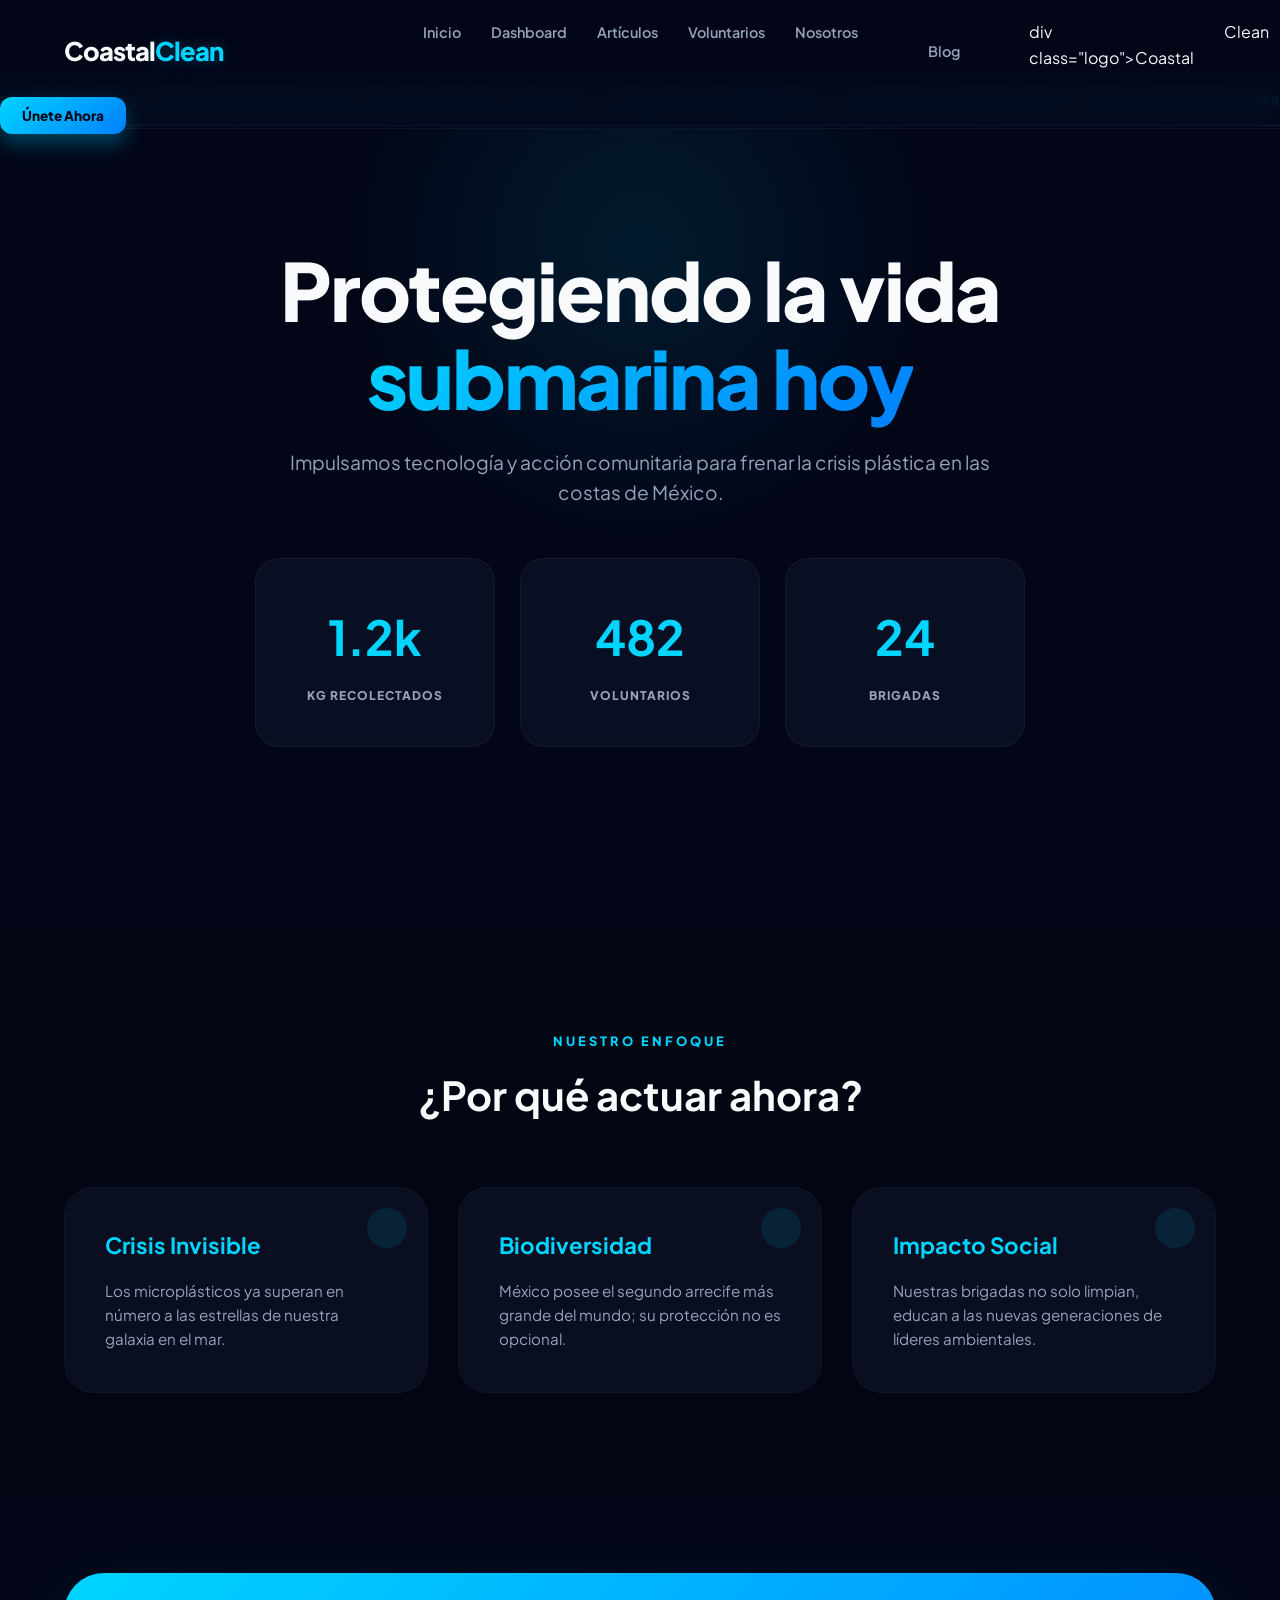
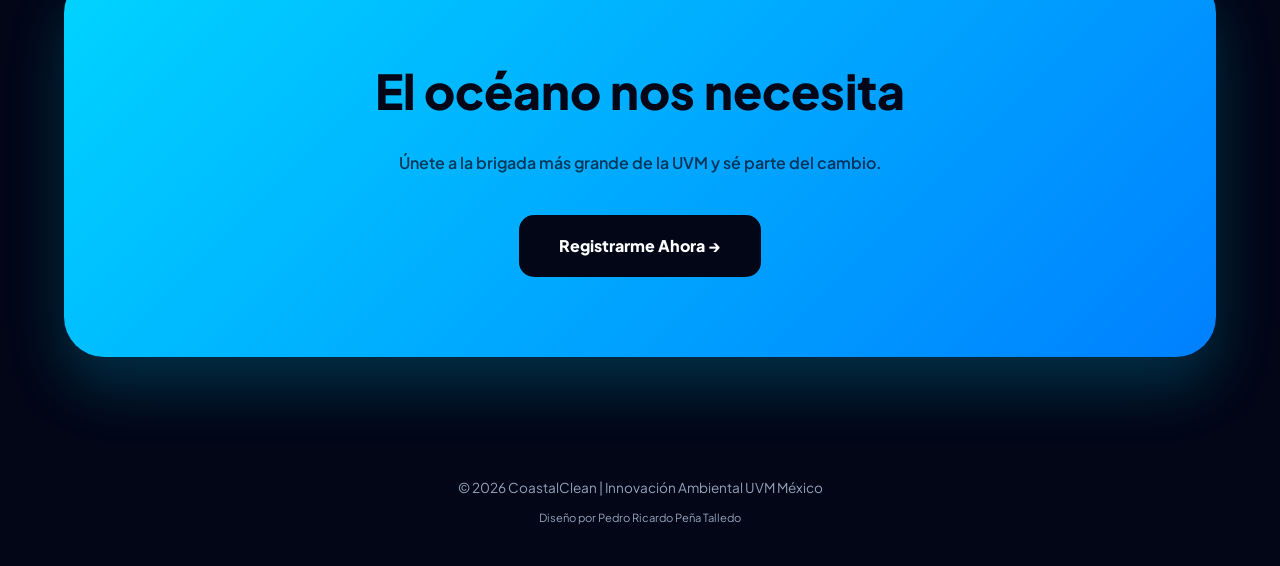
==== index.html @ 37a5376d "Update index.html" ====
<!DOCTYPE html>
<html lang="es">
<head>
    <meta charset="UTF-8">
    <meta name="viewport" content="width=device-width, initial-scale=1.0">
    <title>CoastalClean | Innovación para el Océano</title>
    <!-- Fuentes de Google -->
    <link href="https://fonts.googleapis.com/css2?family=Plus+Jakarta+Sans:wght@300;400;600;800&display=swap" rel="stylesheet">
    
    <style>
        :root {
            --bg-deep: #020617;
            --bg-card: rgba(15, 23, 42, 0.6);
            --accent: #00d4ff;
            --accent-glow: rgba(0, 212, 255, 0.3);
            --text-main: #f8fafc;
            --text-dim: #94a3b8;
            --gradient: linear-gradient(135deg, #00d4ff 0%, #0080ff 100%);
        }

        * { margin: 0; padding: 0; box-sizing: border-box; }

        body {
            background-color: var(--bg-deep);
            color: var(--text-main);
            font-family: 'Plus Jakarta Sans', sans-serif;
            line-height: 1.6;
            overflow-x: hidden;
        }

        /* --- NAVEGACIÓN --- */
        header {
            position: fixed;
            top: 0; width: 100%; z-index: 1000;
            background: rgba(2, 6, 23, 0.8);
            backdrop-filter: blur(15px);
            border-bottom: 1px solid rgba(255,255,255,0.05);
        }

        nav {
            display: flex; justify-content: space-between; align-items: center;
            padding: 1.2rem 5%; max-width: 1400px; margin: 0 auto;
        }

        .logo { font-size: 1.6rem; font-weight: 800; letter-spacing: -1px; }
        .logo span { color: var(--accent); text-shadow: 0 0 15px var(--accent-glow); }

        .nav-links { display: flex; list-style: none; gap: 30px; }
        .nav-links a { 
            color: var(--text-dim); text-decoration: none; 
            font-size: 0.9rem; font-weight: 600; transition: 0.3s;
        }
        .nav-links a:hover { color: var(--accent); }
        .nav-links a.active { color: var(--accent); }

        .btn-top {
            background: var(--gradient); color: var(--bg-deep);
            padding: 10px 22px; border-radius: 12px;
            text-decoration: none; font-weight: 800; font-size: 0.85rem;
            box-shadow: 0 10px 20px var(--accent-glow); transition: 0.3s;
        }
        .btn-top:hover { transform: translateY(-2px); box-shadow: 0 15px 25px var(--accent-glow); }

        /* --- MARQUEE MODERNO --- */
        .marquee-box {
            background: #0f172a; padding: 12px 0; margin-top: 75px;
            border-bottom: 1px solid var(--accent); overflow: hidden;
        }
        #marquee-wrap { white-space: nowrap; display: inline-block; color: var(--accent); font-weight: 700; font-size: 0.8rem; text-transform: uppercase; letter-spacing: 1px; }

        /* --- HERO SECTION --- */
        .hero {
            padding: 120px 5% 80px; text-align: center;
            position: relative; overflow: hidden;
        }

        .hero::before {
            content: ""; position: absolute; top: 0; left: 50%;
            width: 600px; height: 600px; background: radial-gradient(circle, rgba(0,212,255,0.1) 0%, transparent 70%);
            transform: translate(-50%, -30%); z-index: -1;
        }

        .hero h1 { 
            font-size: clamp(2.5rem, 8vw, 5rem); font-weight: 800; 
            line-height: 1.1; letter-spacing: -2px; margin-bottom: 25px;
        }
        .hero h1 span {
            background: var(--gradient); -webkit-background-clip: text; -webkit-text-fill-color: transparent;
        }

        .hero p { color: var(--text-dim); font-size: 1.2rem; max-width: 700px; margin: 0 auto 50px; }

        /* --- STATS CARDS --- */
        .stats-container {
            display: flex; justify-content: center; gap: 25px; flex-wrap: wrap; margin-bottom: 100px;
        }

        .stat-card {
            background: var(--bg-card); border: 1px solid rgba(255,255,255,0.05);
            padding: 40px; border-radius: 24px; min-width: 240px;
            transition: 0.4s cubic-bezier(0.175, 0.885, 0.32, 1.275);
            backdrop-filter: blur(10px);
        }

        .stat-card:hover { border-color: var(--accent); transform: translateY(-10px); background: rgba(0,212,255,0.03); }
        .stat-card strong { display: block; font-size: 3rem; color: var(--accent); margin-bottom: 5px; }
        .stat-card span { color: var(--text-dim); text-transform: uppercase; font-size: 0.75rem; font-weight: 800; letter-spacing: 1px; }

        /* --- SECCIÓN PROBLEMA --- */
        .problem { padding: 100px 5%; background: rgba(0,0,0,0.2); }
        .section-header { text-align: center; margin-bottom: 60px; }
        .section-header span { color: var(--accent); font-weight: 800; letter-spacing: 3px; font-size: 0.8rem; }
        .section-header h2 { font-size: 2.5rem; margin-top: 10px; }

        .problem-grid {
            display: grid; grid-template-columns: repeat(auto-fit, minmax(280px, 1fr));
            gap: 30px; max-width: 1200px; margin: 0 auto;
        }

        .p-card {
            background: var(--bg-card); padding: 40px; border-radius: 30px;
            border: 1px solid rgba(255,255,255,0.03); position: relative;
        }
        .p-card::after {
            content: ""; position: absolute; top: 20px; right: 20px;
            width: 40px; height: 40px; background: var(--accent); opacity: 0.1; border-radius: 50%;
        }
        .p-card h3 { color: var(--accent); margin-bottom: 15px; font-size: 1.4rem; }
        .p-card p { color: var(--text-dim); font-size: 0.95rem; }

        /* --- CALL TO ACTION --- */
        .cta-section { padding: 80px 5%; }
        .cta-box {
            background: var(--gradient); border-radius: 40px;
            padding: 80px 40px; text-align: center; position: relative; overflow: hidden;
            box-shadow: 0 30px 60px rgba(0,212,255,0.2);
        }
        .cta-box h2 { color: var(--bg-deep); font-size: 3rem; font-weight: 800; margin-bottom: 20px; }
        .cta-box p { color: rgba(2, 6, 23, 0.7); font-weight: 600; margin-bottom: 40px; }
        
        .btn-dark {
            background: var(--bg-deep); color: white;
            padding: 18px 40px; border-radius: 15px;
            text-decoration: none; font-weight: 800; transition: 0.3s;
            display: inline-block;
        }
        .btn-dark:hover { transform: scale(1.05); background: #000; }

        footer { padding: 40px; text-align: center; color: var(--text-dim); font-size: 0.85rem; }

        /* ANIMACIONES */
        [data-reveal] { opacity: 0; transform: translateY(30px); transition: 0.8s ease-out; }
        [data-reveal].active { opacity: 1; transform: translateY(0); }
    </style>
</head>
<body>

    <header>
        <nav>
            <div class="logo">Coastal<span>Clean</span></div>
            <ul class="nav-links">
                <li><a href="index.html"">Inicio</a></li>
                <li><a href="dashboard.html">Dashboard</a></li>
                <li><a href="articulos.html">Artículos</a></li>
                <li><a href="registro.html">Voluntarios</a></li>
                <li><a href="nosotros.html">Nosotros</a></li><nav>
                <li><a href="blog.html">Blog</a></li>
                </nav>div class="logo">Coastal<span>Clean</span></div>
        </ul>
    </nav>
            </ul>
            <a href="registro.html" class="btn-top">Únete Ahora</a>
        </nav>
    </header>

    <div class="marquee-box">
        <div id="marquee-wrap">
            • SALVEMOS EL OCÉANO JUNTOS • MÉXICO UNIDO POR EL MAR • PRÓXIMA LIMPIEZA: JUNIO 2026 • UVM MÉXICO COMPROMETIDA •
        </div>
    </div>

    <main>
        <section class="hero">
            <h1 data-reveal>Protegiendo la vida <br><span>submarina hoy</span></h1>
            <p data-reveal>Impulsamos tecnología y acción comunitaria para frenar la crisis plástica en las costas de México.</p>
            
            <div class="stats-container" data-reveal>
                <div class="stat-card">
                    <strong>1.2k</strong>
                    <span>Kg Recolectados</span>
                </div>
                <div class="stat-card">
                    <strong>482</strong>
                    <span>Voluntarios</span>
                </div>
                <div class="stat-card">
                    <strong>24</strong>
                    <span>Brigadas</span>
                </div>
            </div>
        </section>

        <section class="problem">
            <div class="section-header" data-reveal>
                <span>NUESTRO ENFOQUE</span>
                <h2>¿Por qué actuar ahora?</h2>
            </div>
            
            <div class="problem-grid">
                <div class="p-card" data-reveal>
                    <h3>Crisis Invisible</h3>
                    <p>Los microplásticos ya superan en número a las estrellas de nuestra galaxia en el mar.</p>
                </div>
                <div class="p-card" data-reveal>
                    <h3>Biodiversidad</h3>
                    <p>México posee el segundo arrecife más grande del mundo; su protección no es opcional.</p>
                </div>
                <div class="p-card" data-reveal>
                    <h3>Impacto Social</h3>
                    <p>Nuestras brigadas no solo limpian, educan a las nuevas generaciones de líderes ambientales.</p>
                </div>
            </div>
        </section>

        <section class="cta-section" data-reveal>
            <div class="cta-box">
                <h2>El océano nos necesita</h2>
                <p>Únete a la brigada más grande de la UVM y sé parte del cambio.</p>
                <a href="registro.html" class="btn-dark">Registrarme Ahora →</a>
            </div>
        </section>
    </main>

    <footer>
        <p>&copy; 2026 CoastalClean | Innovación Ambiental UVM México</p>
        <p style="margin-top: 10px; font-size: 0.7rem;">Diseño por Pedro Ricardo Peña Talledo</p>
    </footer>

    <script>
        // Lógica del Marquee
        const mq = document.getElementById('marquee-wrap');
        mq.innerHTML += " " + mq.innerHTML;
        let x = 0;
        function move() {
            x -= 1.2;
            if (Math.abs(x) >= mq.scrollWidth / 2) x = 0;
            mq.style.transform = `translateX(${x}px)`;
            requestAnimationFrame(move);
        }
        move();

        // Lógica de Revelado al Scroll
        const observer = new IntersectionObserver((entries) => {
            entries.forEach(entry => {
                if (entry.isIntersecting) entry.target.classList.add('active');
            });
        }, { threshold: 0.1 });

        document.querySelectorAll('[data-reveal]').forEach(el => observer.observe(el));
    </script>
</body>
</html>
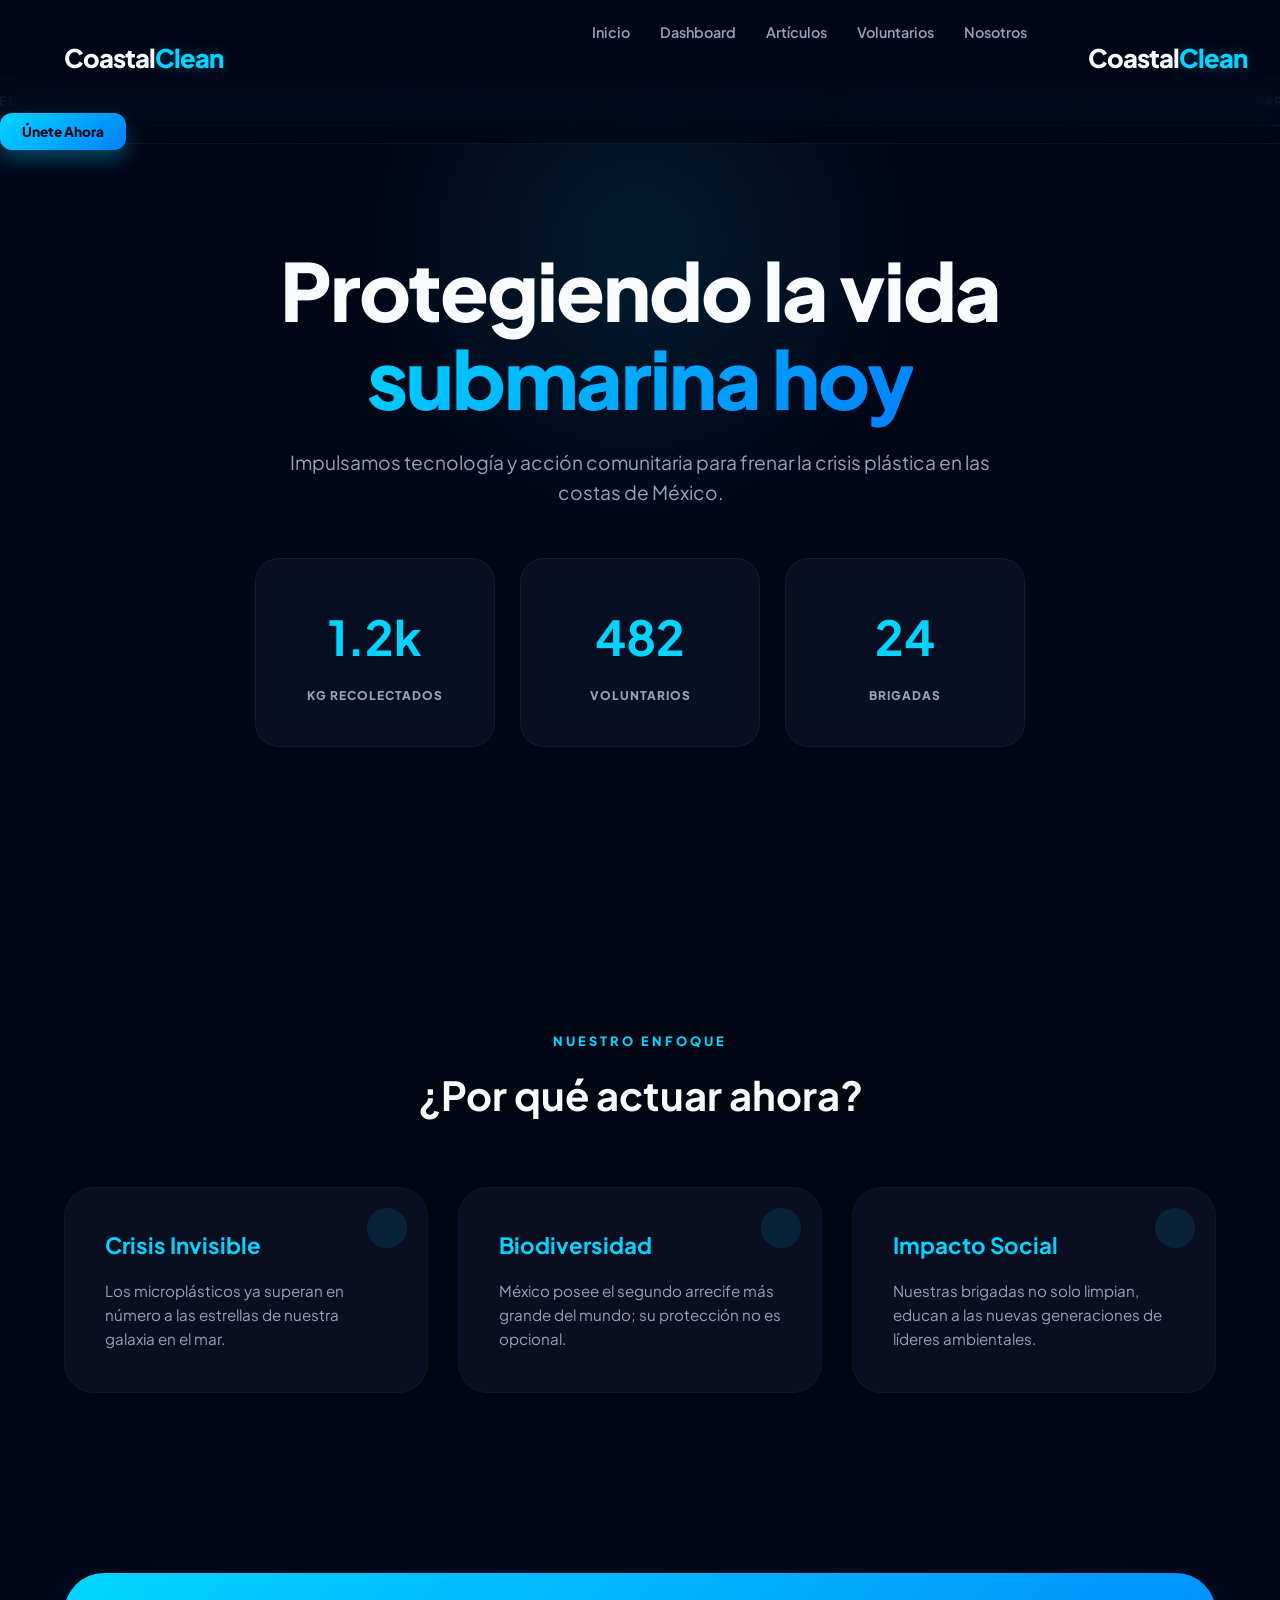
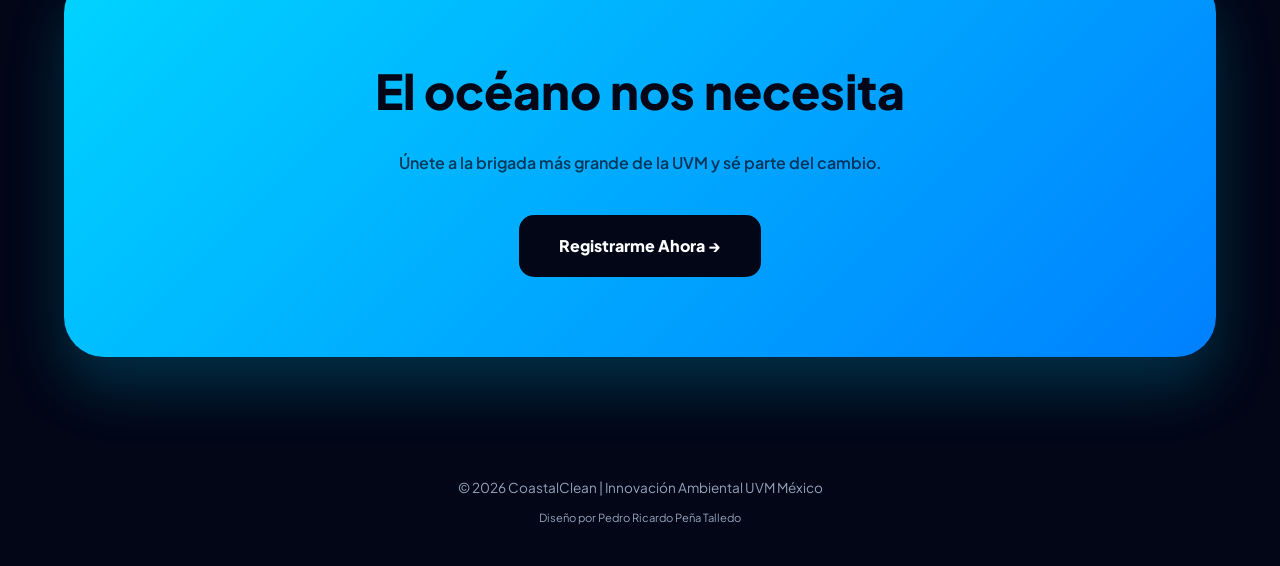
==== commit 361d7932: "Update index.html" ====
--- a/index.html
+++ b/index.html
@@ -164,8 +164,7 @@
                 <li><a href="articulos.html">Artículos</a></li>
                 <li><a href="registro.html">Voluntarios</a></li>
                 <li><a href="nosotros.html">Nosotros</a></li><nav>
-                <li><a href="blog.html">Blog</a></li>
-                </nav>div class="logo">Coastal<span>Clean</span></div>
+                <div class="logo">Coastal<span>Clean</span></div>
         </ul>
     </nav>
             </ul>
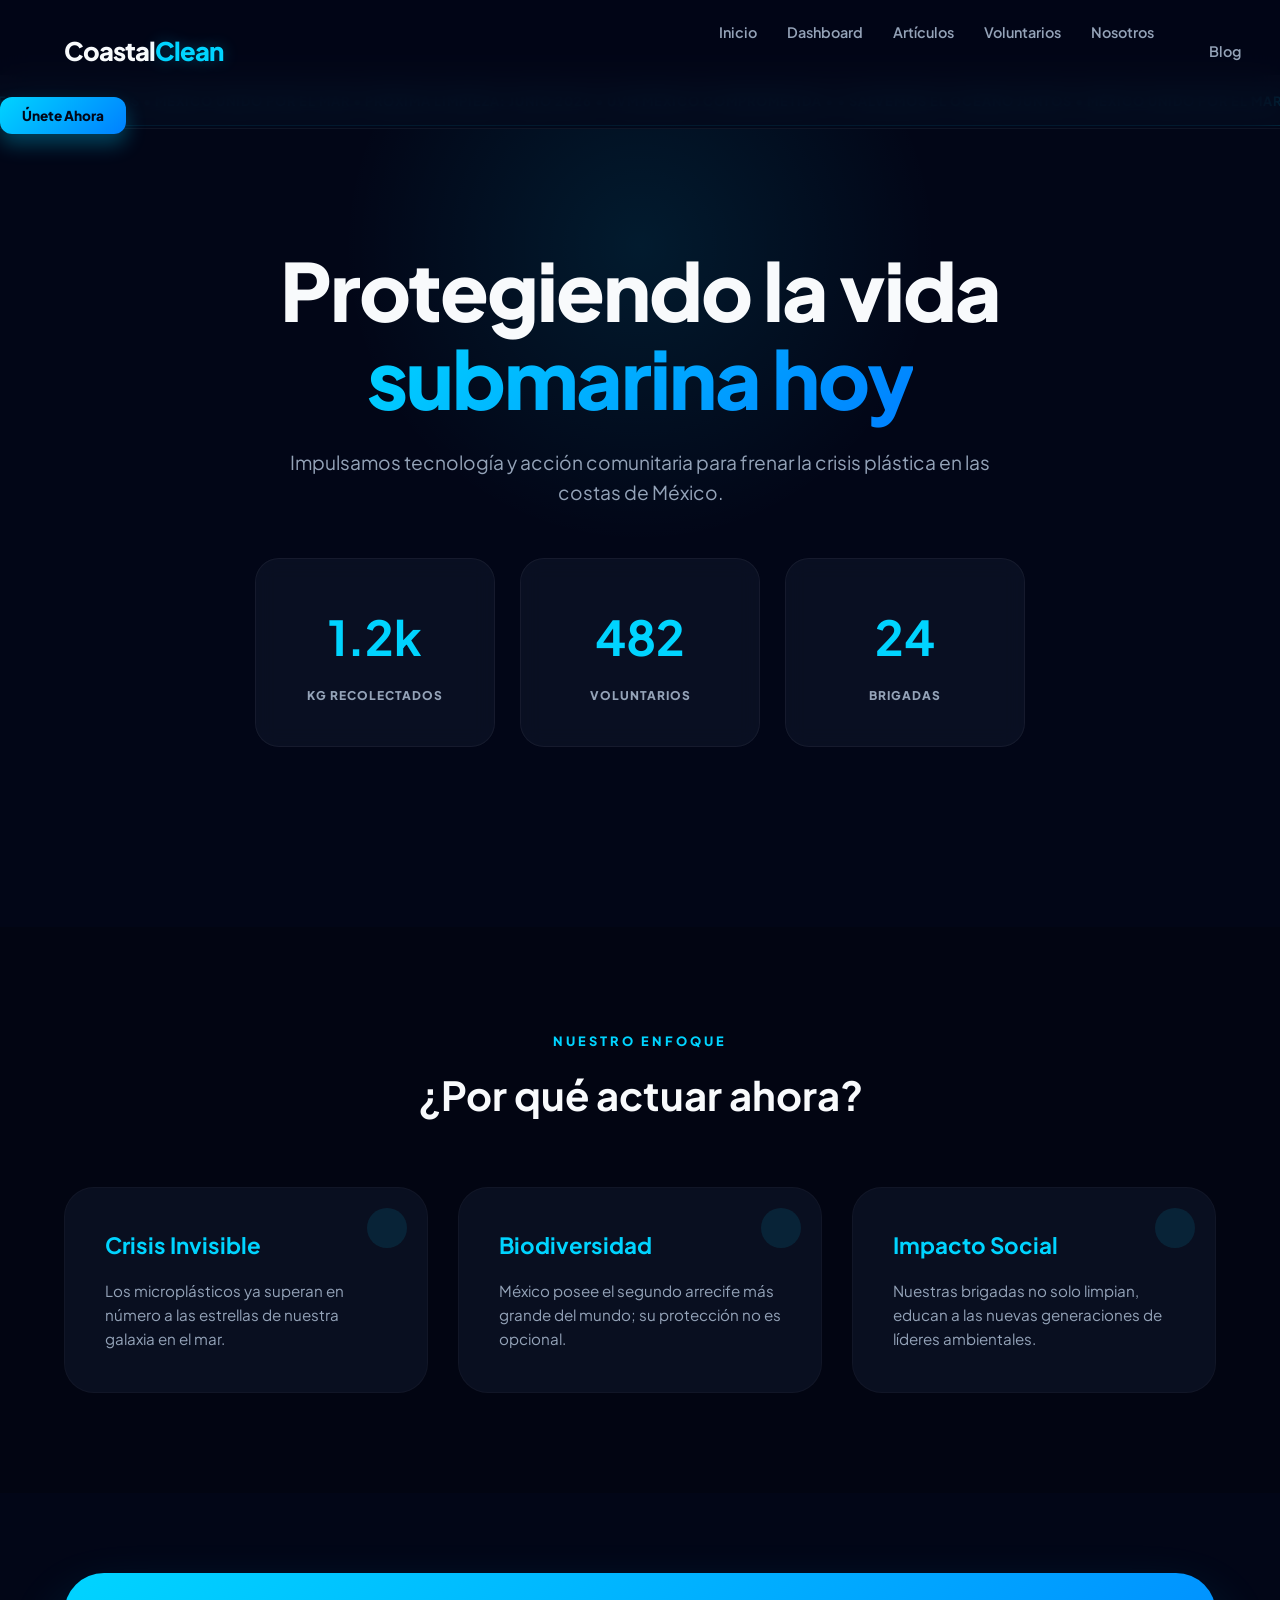
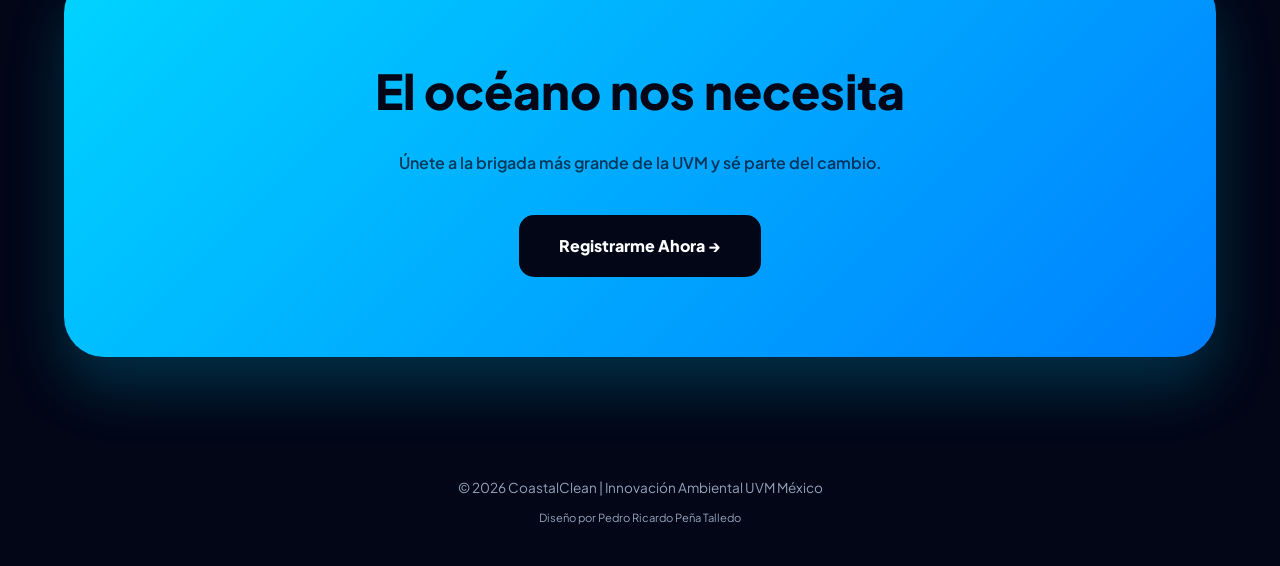
==== commit 16a82184: "Update index.html" ====
--- a/index.html
+++ b/index.html
@@ -164,7 +164,7 @@
                 <li><a href="articulos.html">Artículos</a></li>
                 <li><a href="registro.html">Voluntarios</a></li>
                 <li><a href="nosotros.html">Nosotros</a></li><nav>
-                <div class="logo">Coastal<span>Clean</span></div>
+                 <li><a href="blog.html">Blog</a></li>
         </ul>
     </nav>
             </ul>
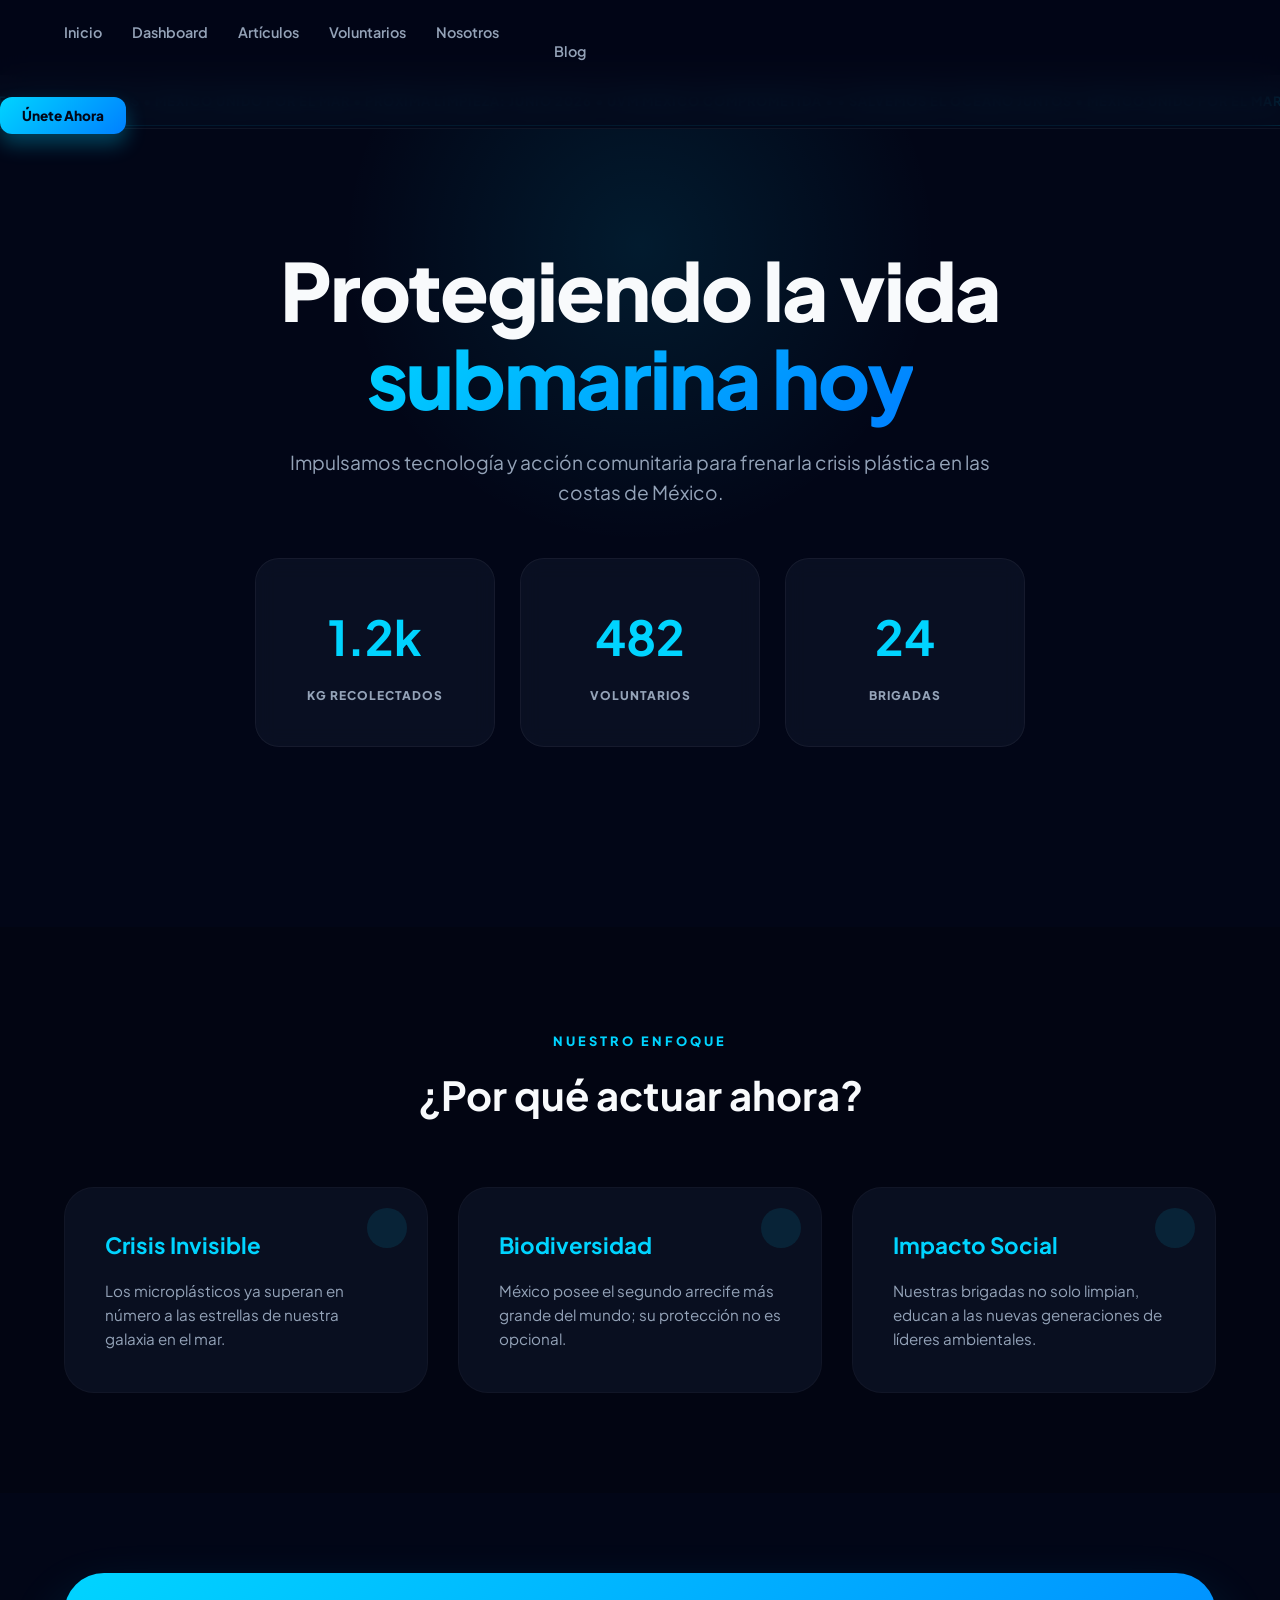
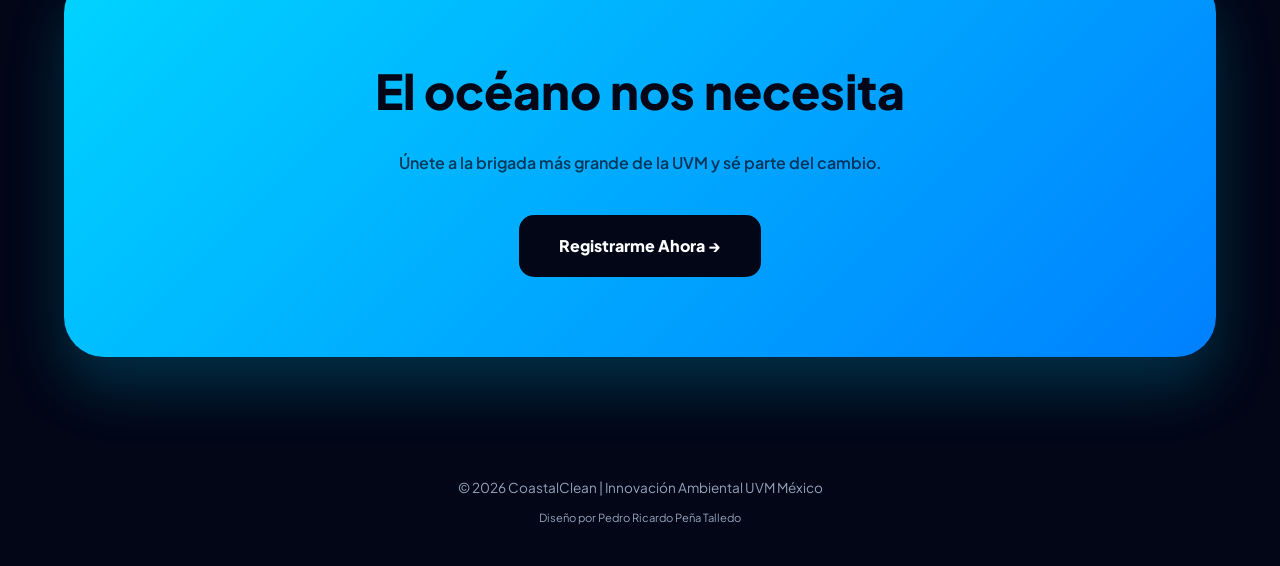
==== commit 4490698c: "Update index.html" ====
--- a/index.html
+++ b/index.html
@@ -157,7 +157,7 @@
 
     <header>
         <nav>
-            <div class="logo">Coastal<span>Clean</span></div>
+            
             <ul class="nav-links">
                 <li><a href="index.html"">Inicio</a></li>
                 <li><a href="dashboard.html">Dashboard</a></li>
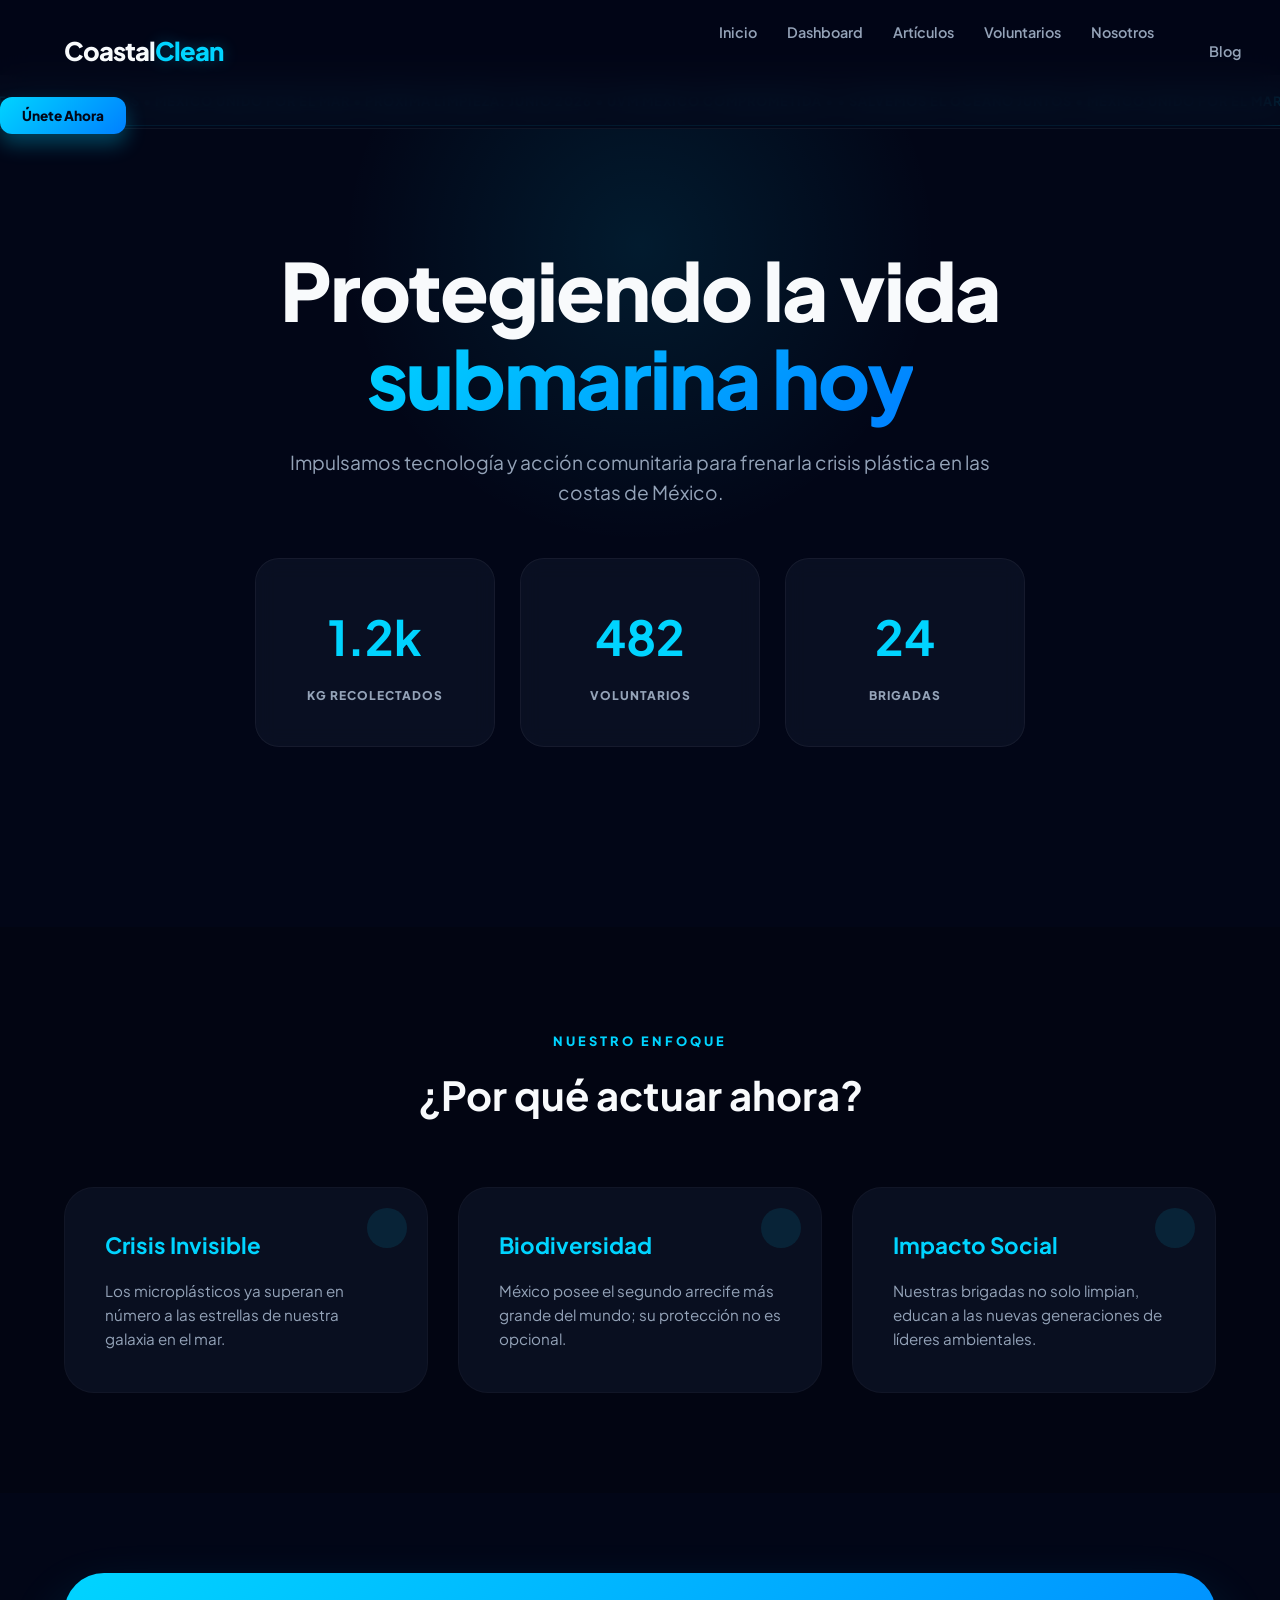
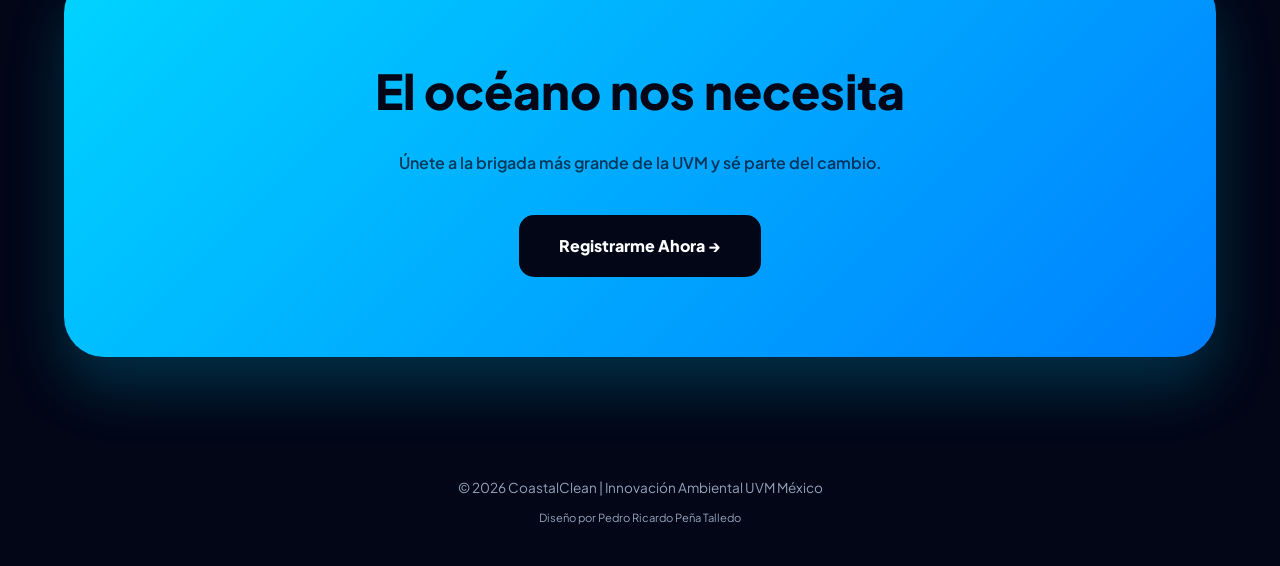
==== commit 4825b4cd: "Update index.html" ====
--- a/index.html
+++ b/index.html
@@ -157,7 +157,7 @@
 
     <header>
         <nav>
-            
+            <div class="logo">Coastal<span>Clean</span></div>  
             <ul class="nav-links">
                 <li><a href="index.html"">Inicio</a></li>
                 <li><a href="dashboard.html">Dashboard</a></li>
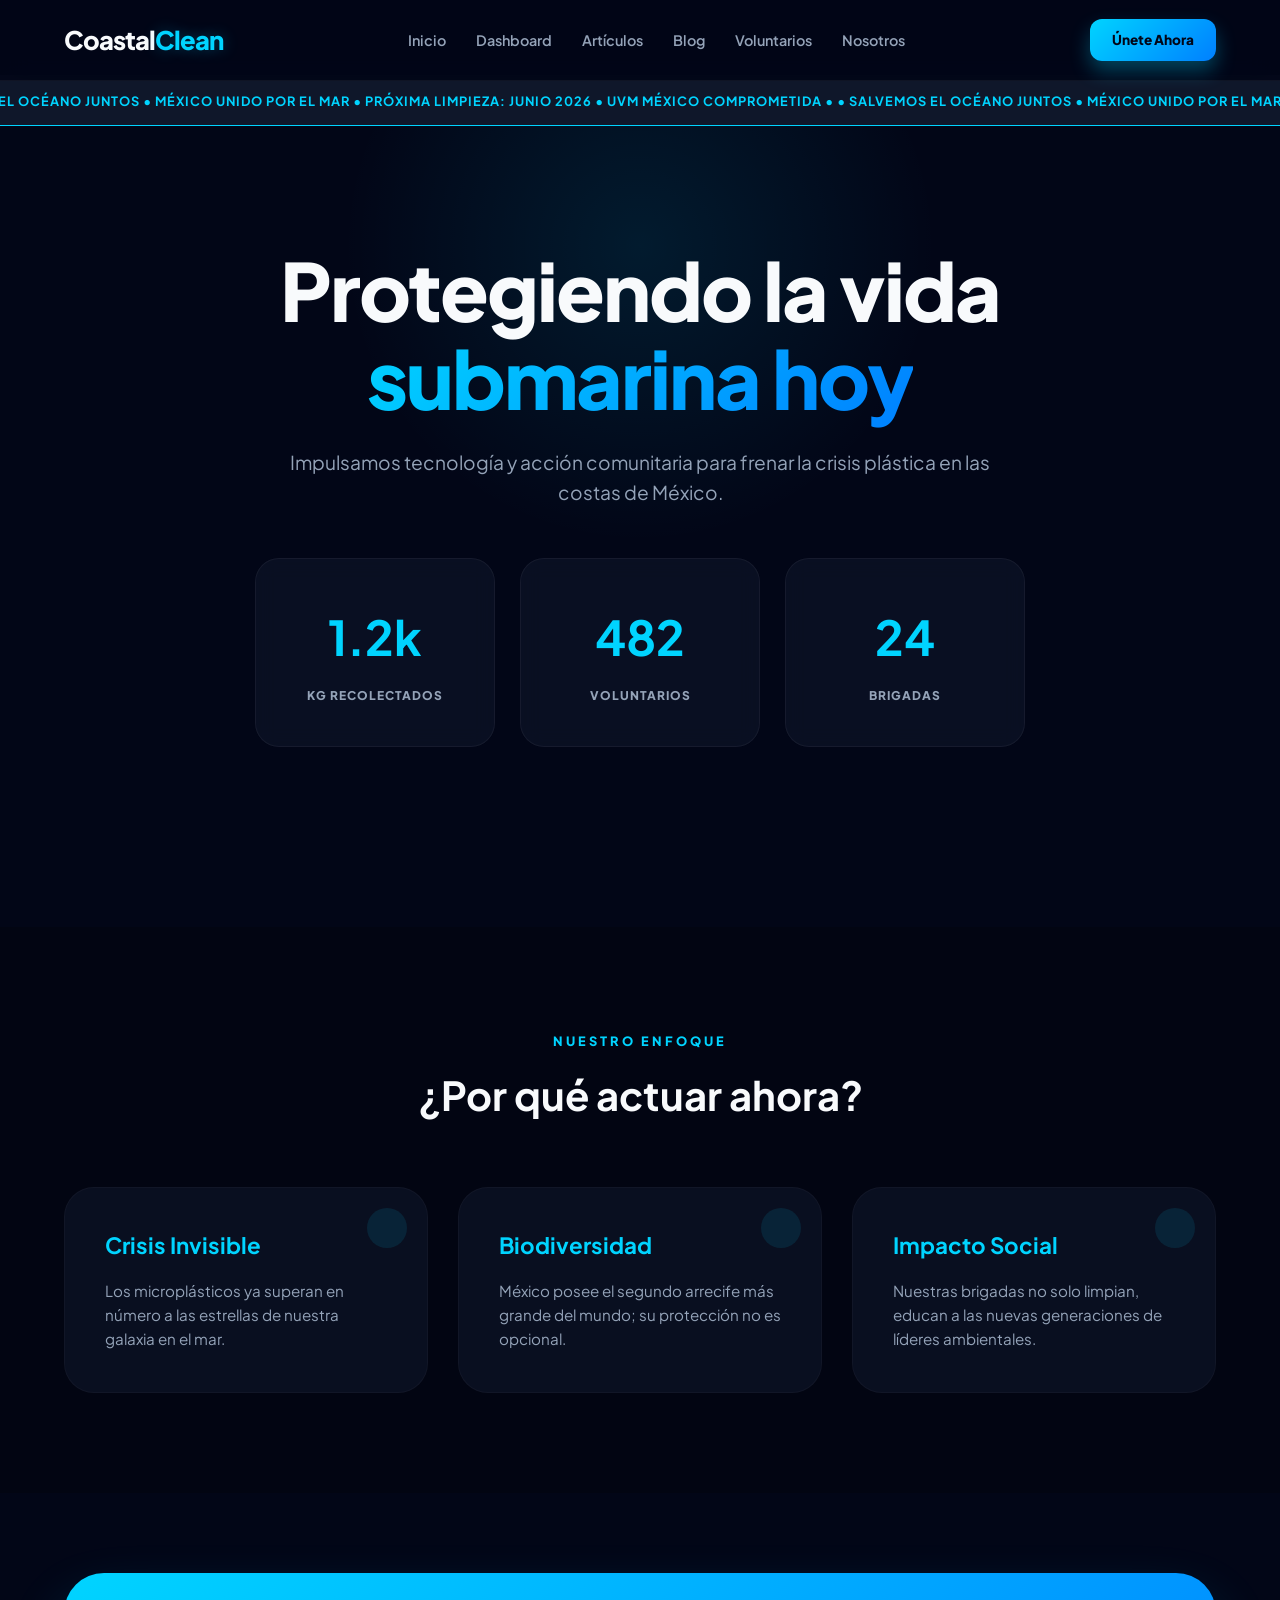
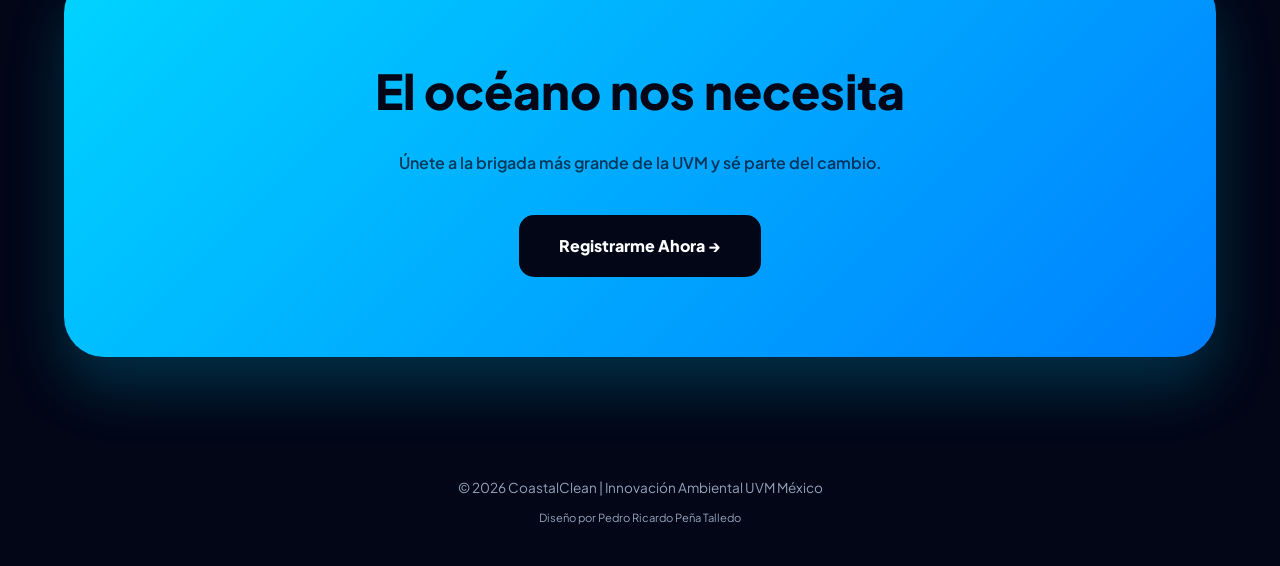
==== commit d594ffae: "Update index.html" ====
--- a/index.html
+++ b/index.html
@@ -159,14 +159,12 @@
         <nav>
             <div class="logo">Coastal<span>Clean</span></div>  
             <ul class="nav-links">
-                <li><a href="index.html"">Inicio</a></li>
+                <li><a href="index.html">Inicio</a></li>
                 <li><a href="dashboard.html">Dashboard</a></li>
                 <li><a href="articulos.html">Artículos</a></li>
+                <li><a href="blog.html">Blog</a></li>
                 <li><a href="registro.html">Voluntarios</a></li>
-                <li><a href="nosotros.html">Nosotros</a></li><nav>
-                 <li><a href="blog.html">Blog</a></li>
-        </ul>
-    </nav>
+                <li><a href="nosotros.html">Nosotros</a></li>
             </ul>
             <a href="registro.html" class="btn-top">Únete Ahora</a>
         </nav>
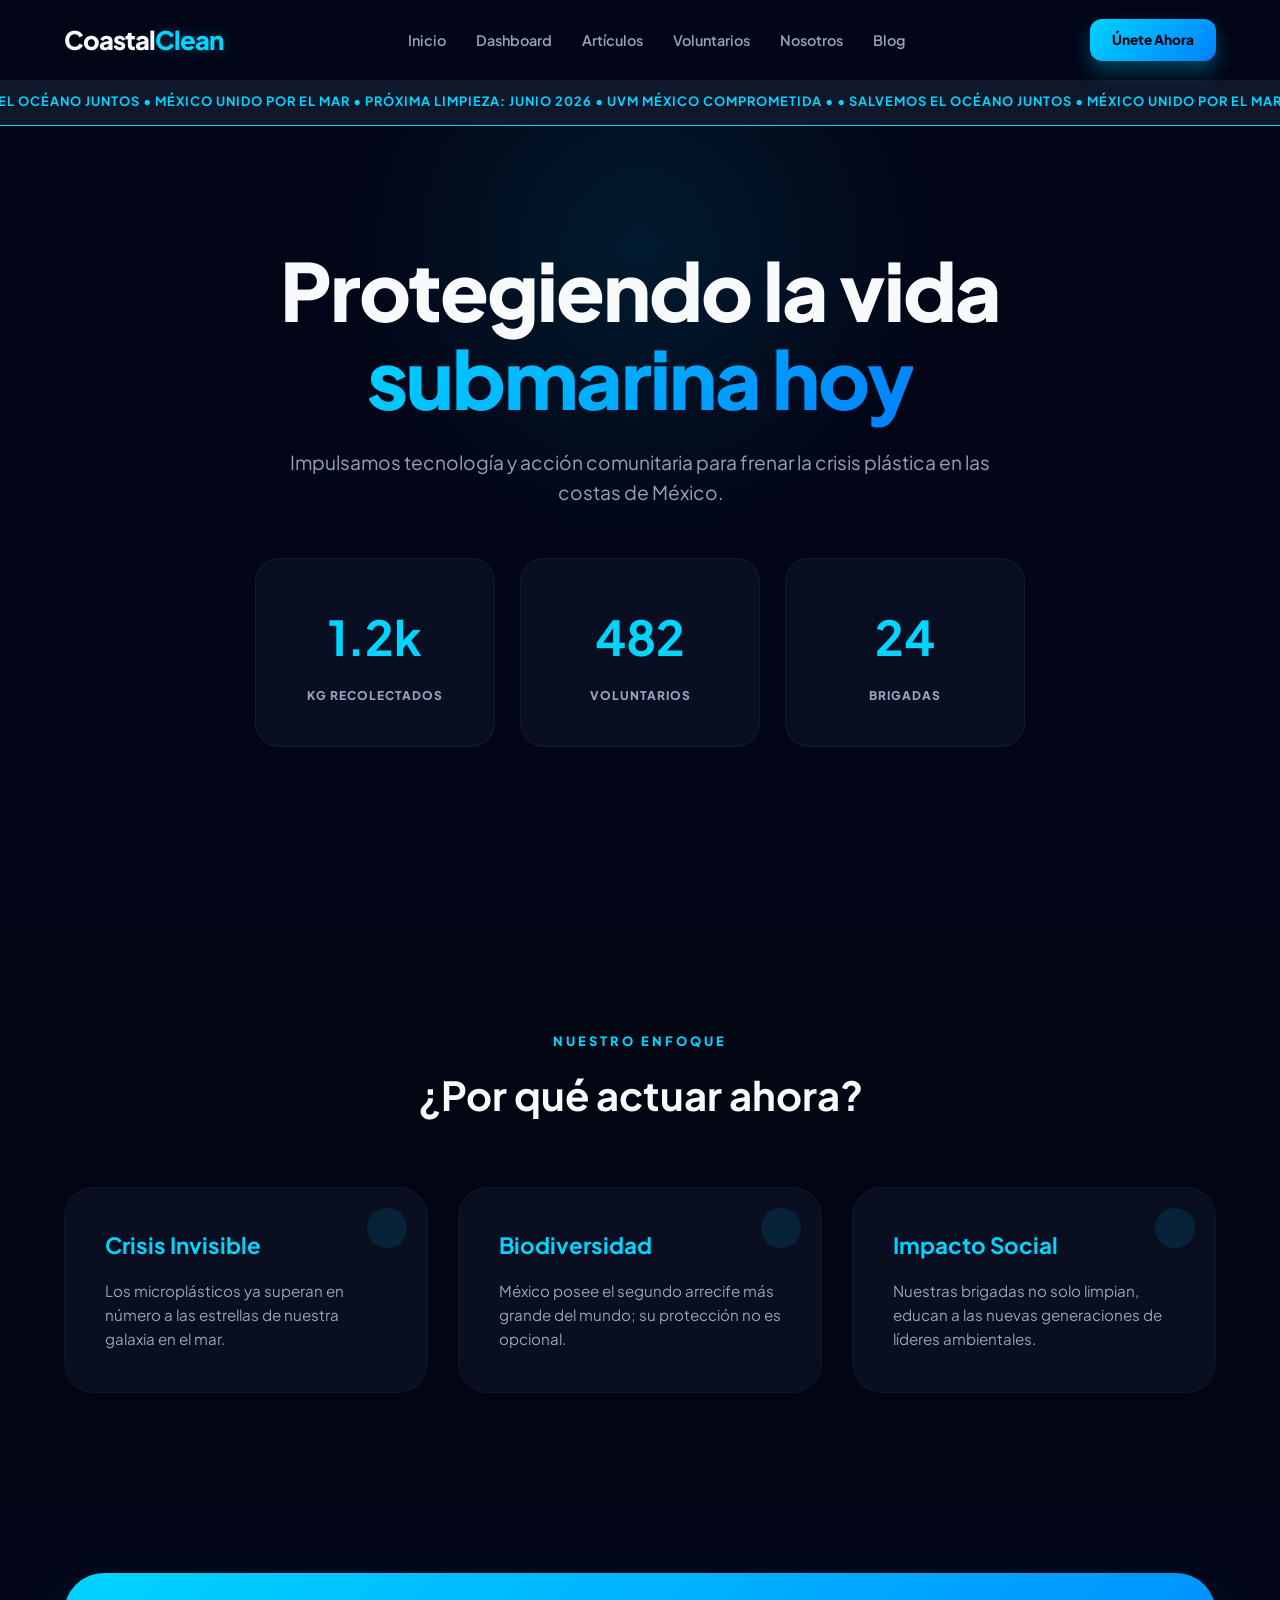
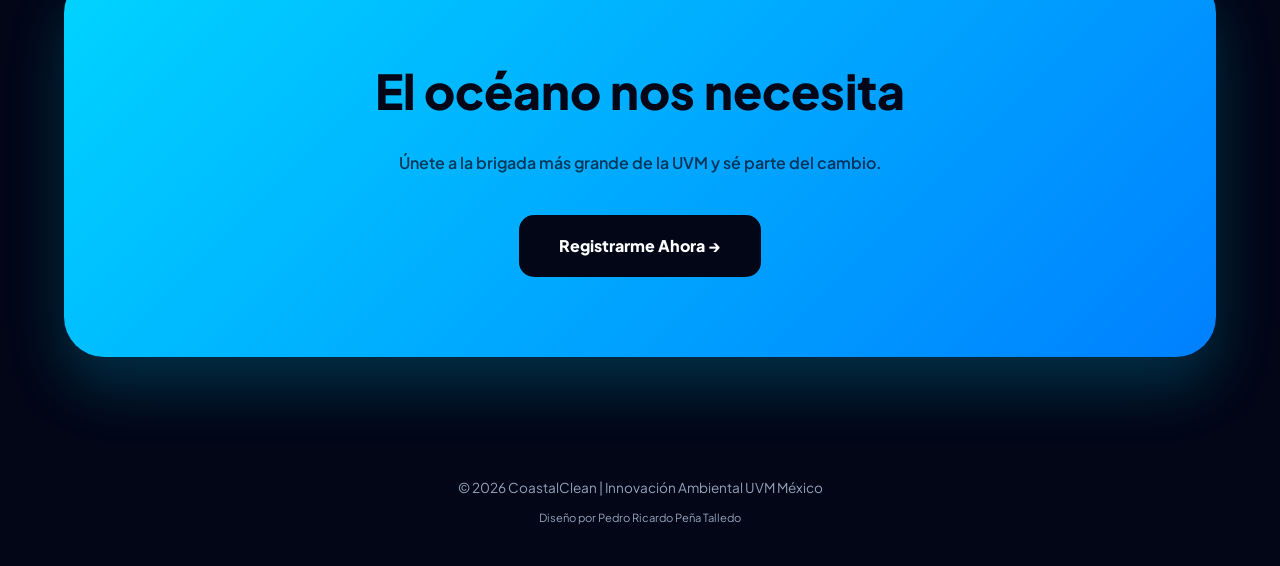
==== commit da8461df: "Update index.html" ====
--- a/index.html
+++ b/index.html
@@ -162,9 +162,9 @@
                 <li><a href="index.html">Inicio</a></li>
                 <li><a href="dashboard.html">Dashboard</a></li>
                 <li><a href="articulos.html">Artículos</a></li>
-                <li><a href="blog.html">Blog</a></li>
                 <li><a href="registro.html">Voluntarios</a></li>
                 <li><a href="nosotros.html">Nosotros</a></li>
+                <li><a href="blog.html">Blog</a></li>
             </ul>
             <a href="registro.html" class="btn-top">Únete Ahora</a>
         </nav>
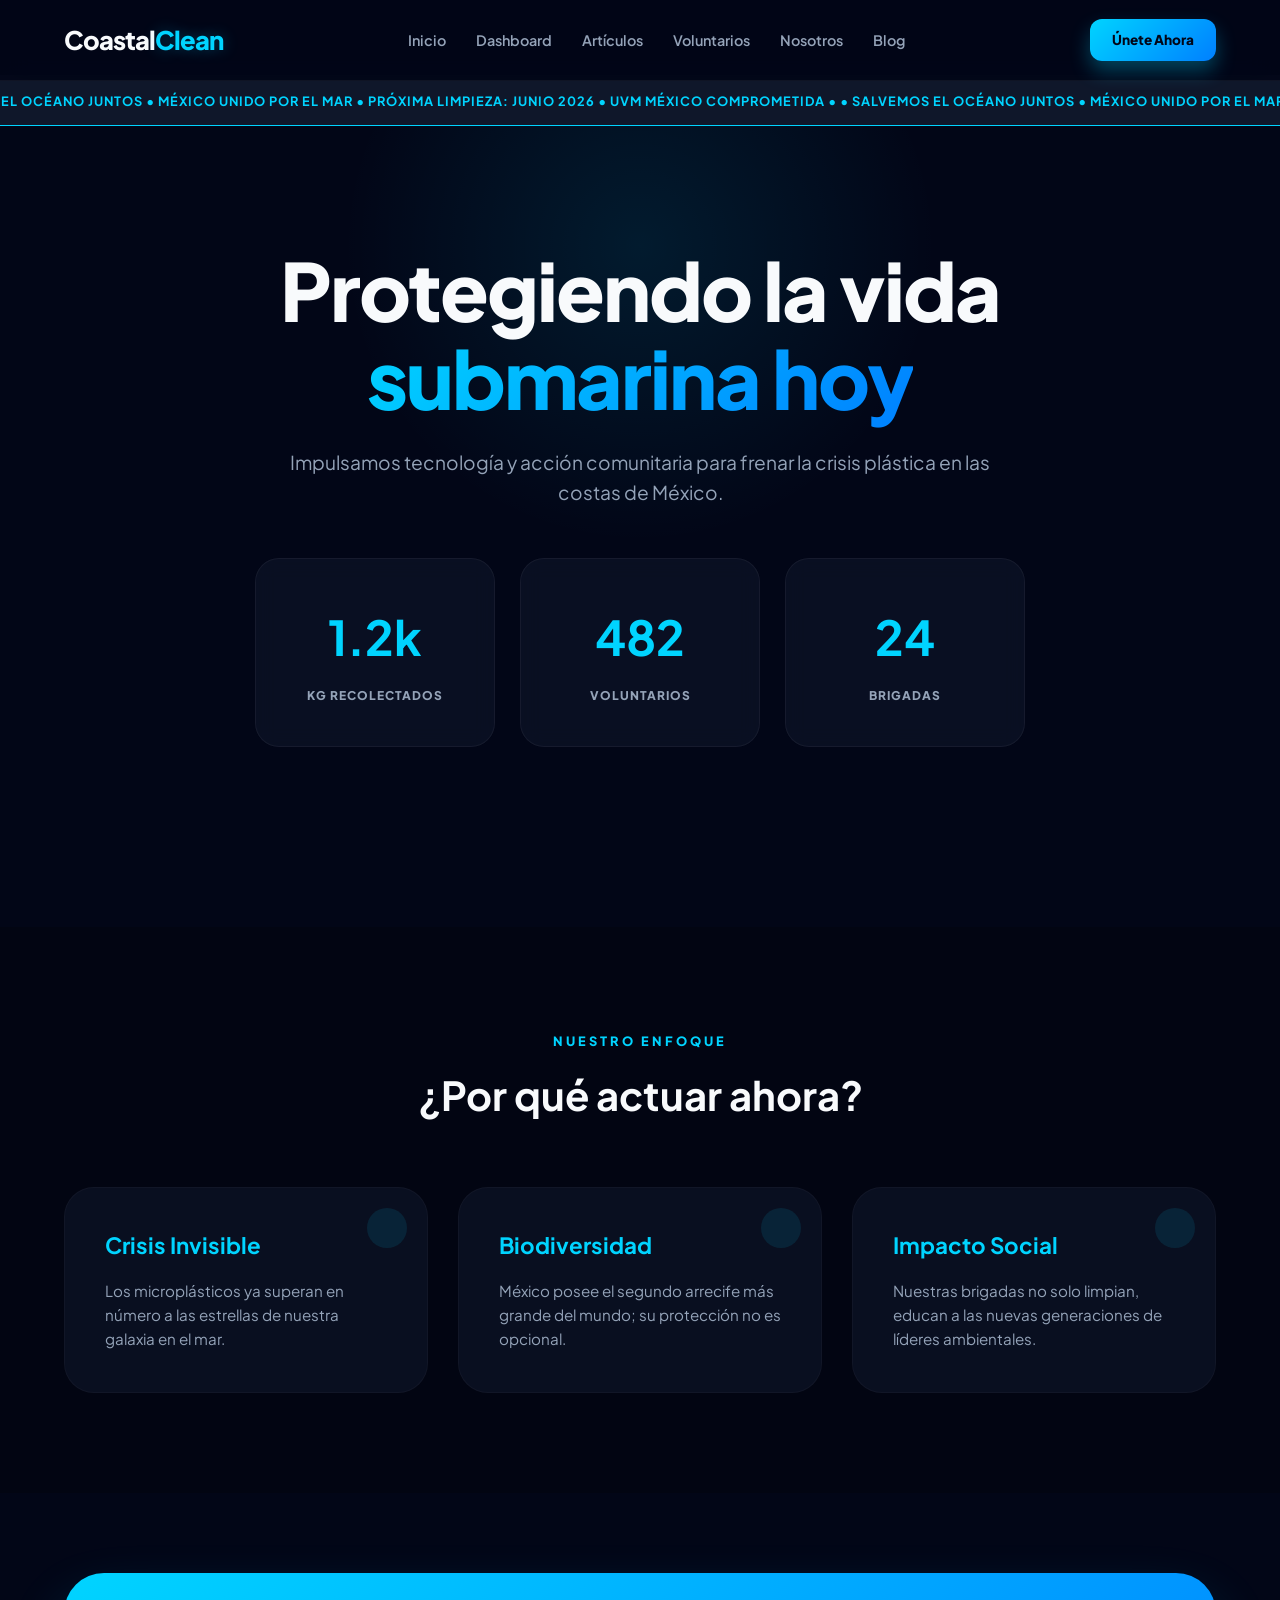
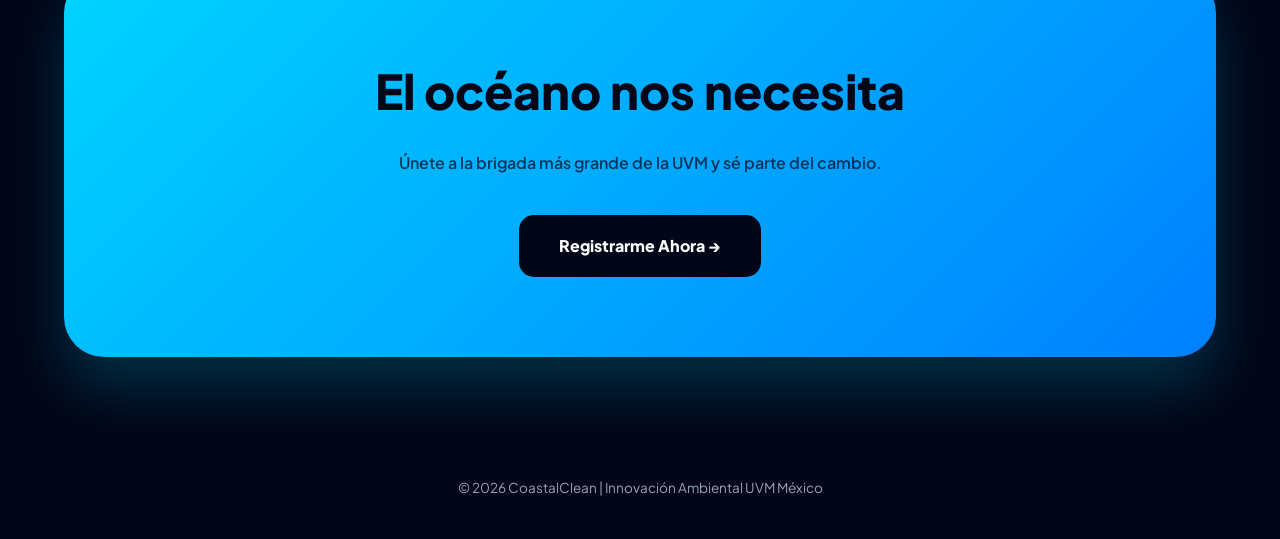
==== commit 31d3849e: "Update index.html" ====
--- a/index.html
+++ b/index.html
@@ -230,7 +230,6 @@
 
     <footer>
         <p>&copy; 2026 CoastalClean | Innovación Ambiental UVM México</p>
-        <p style="margin-top: 10px; font-size: 0.7rem;">Diseño por Pedro Ricardo Peña Talledo</p>
     </footer>
 
     <script>
